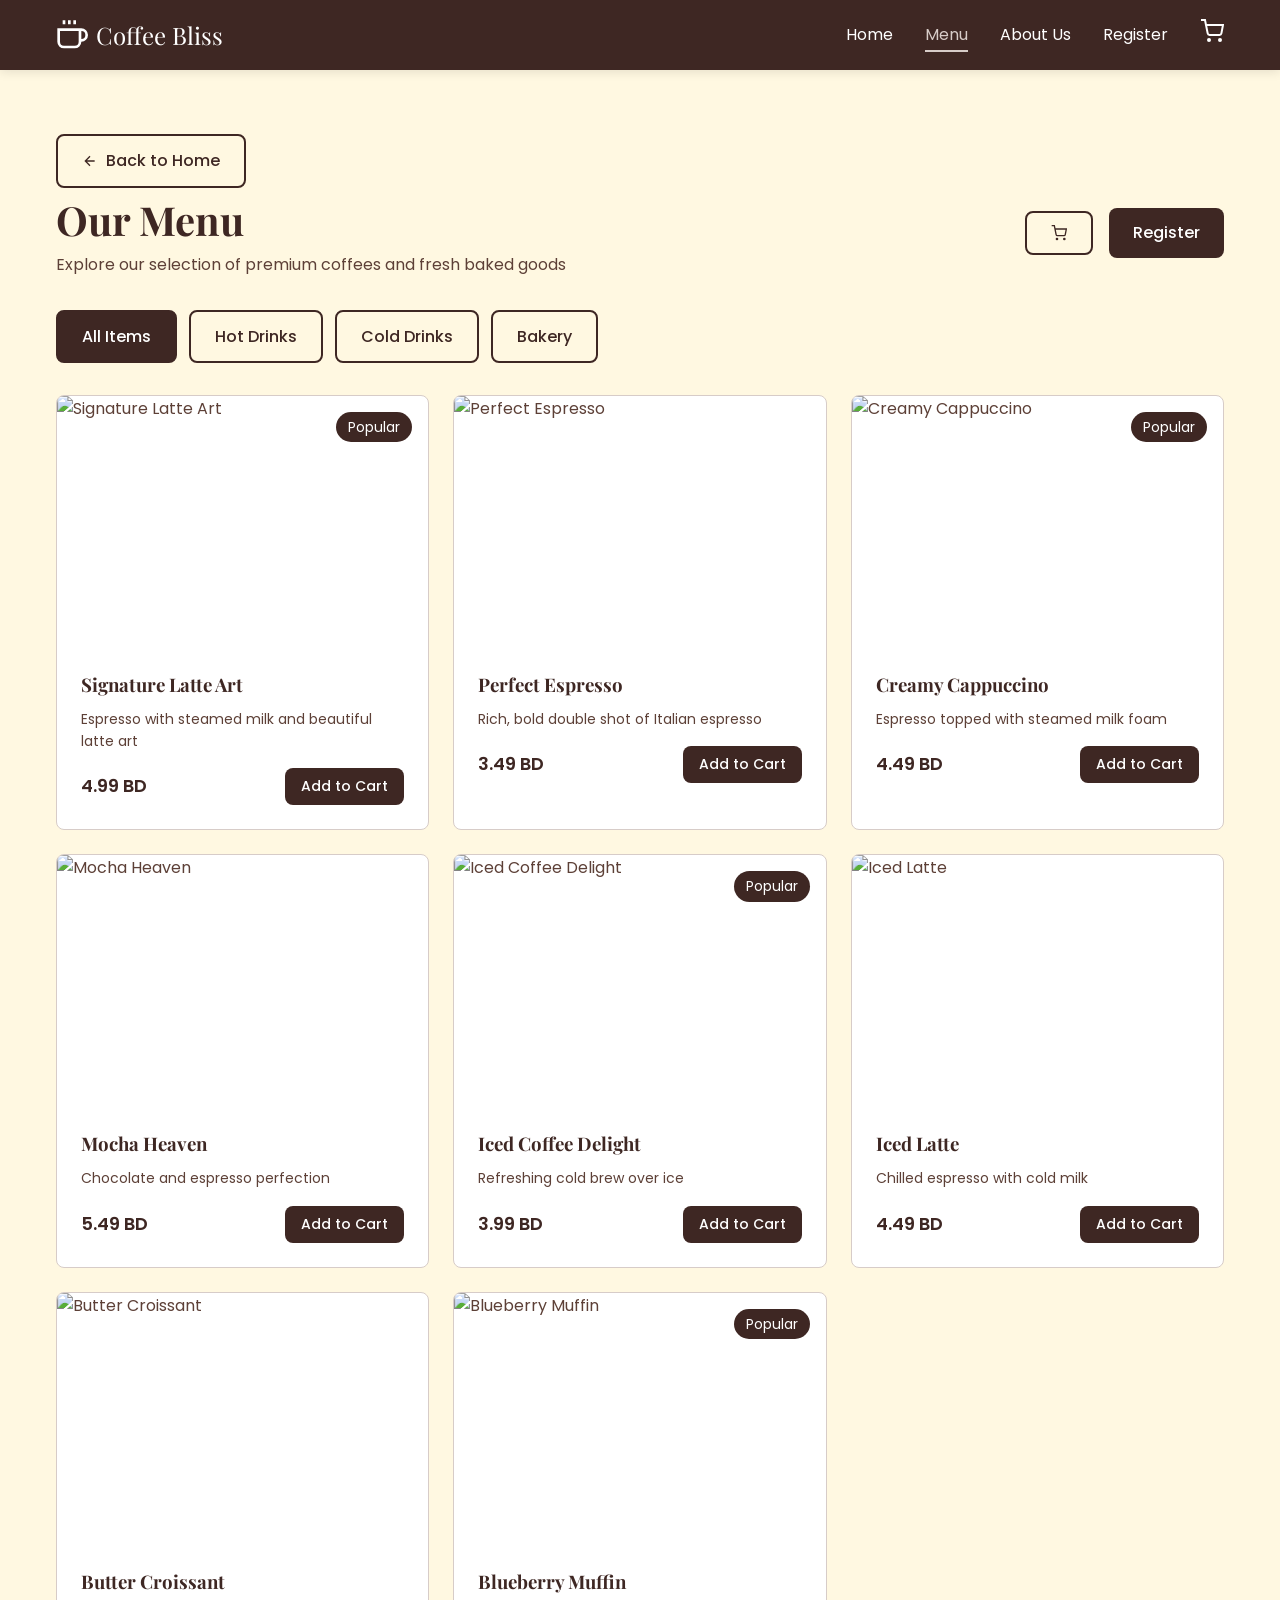
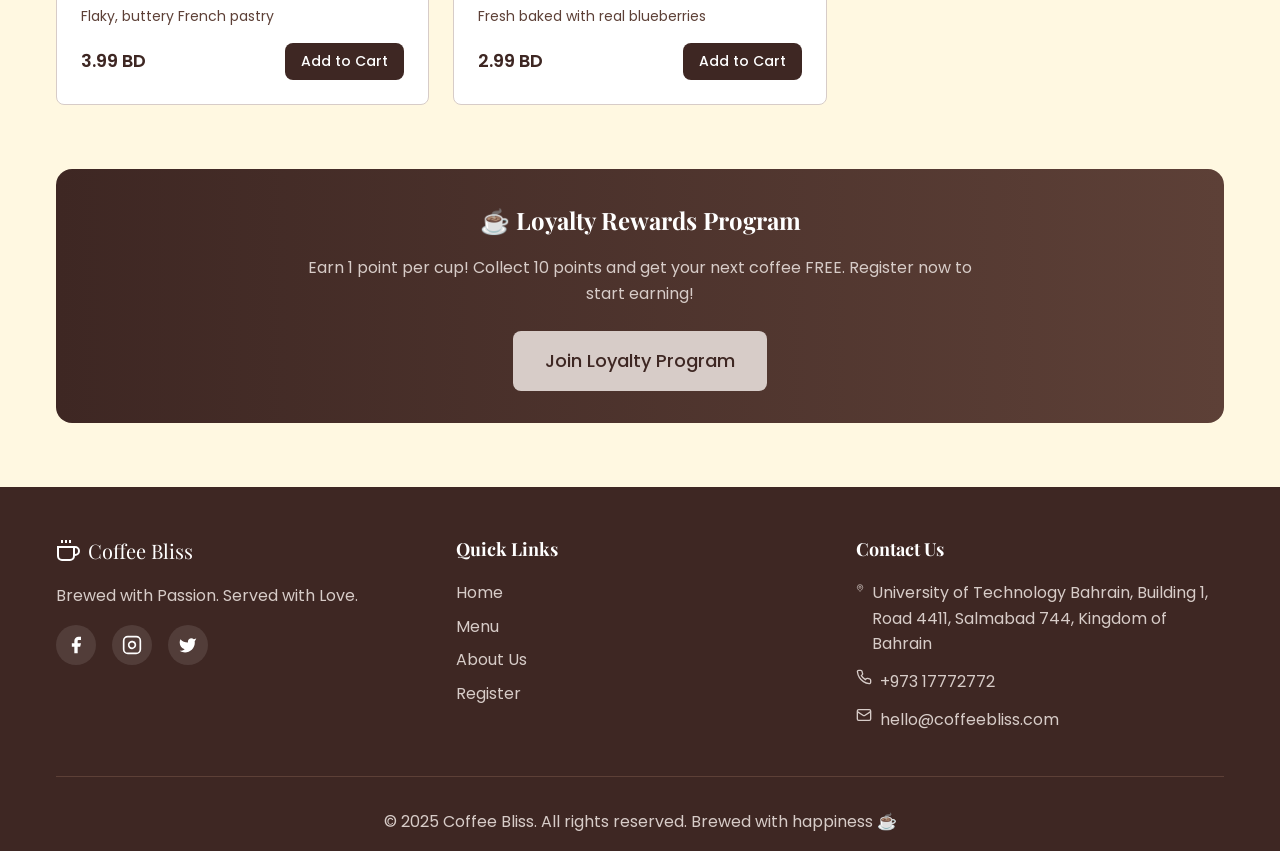
==== menu.html @ 004af174 "Proyecto inicial cafetería" ====
<!DOCTYPE html>
<html lang="en">
<head>
    <meta charset="UTF-8">
    <meta name="viewport" content="width=device-width, initial-scale=1.0">
    <title>Menu - Coffee Bliss</title>
    <link rel="stylesheet" href="styles.css">
    <link href="https://fonts.googleapis.com/css2?family=Playfair+Display:wght@400;500;600;700&family=Poppins:wght@300;400;500;600;700&display=swap" rel="stylesheet">
</head>
<body>
    <!-- Navigation -->
    <nav class="navbar">
        <div class="container">
            <a href="index.html" class="logo">
                <svg class="icon" viewBox="0 0 24 24" fill="none" stroke="currentColor" stroke-width="2">
                    <path d="M18 8h1a4 4 0 0 1 0 8h-1M2 8h16v9a4 4 0 0 1-4 4H6a4 4 0 0 1-4-4V8zm4-7v3m4-3v3m4-3v3"/>
                </svg>
                <span class="logo-text">Coffee Bliss</span>
            </a>
            
            <div class="nav-links">
                <a href="index.html" class="nav-link">Home</a>
                <a href="menu.html" class="nav-link active">Menu</a>
                <a href="about.html" class="nav-link">About Us</a>
                <a href="register.html" class="nav-link">Register</a>
                <a href="cart.html" class="cart-link">
                    <svg class="icon" viewBox="0 0 24 24" fill="none" stroke="currentColor" stroke-width="2">
                        <circle cx="9" cy="21" r="1"/><circle cx="20" cy="21" r="1"/>
                        <path d="M1 1h4l2.68 13.39a2 2 0 0 0 2 1.61h9.72a2 2 0 0 0 2-1.61L23 6H6"/>
                    </svg>
                    <span class="cart-count" id="cartCount">0</span>
                </a>
            </div>
        </div>
    </nav>

    <!-- Main Content -->
    <main class="page-content">
        <div class="container">
            <!-- Header -->
            <div class="page-header">
                <a href="index.html" class="btn btn-outline">
                    <svg class="icon-sm" viewBox="0 0 24 24" fill="none" stroke="currentColor" stroke-width="2">
                        <path d="m12 19-7-7 7-7m7 7H5"/>
                    </svg>
                    Back to Home
                </a>
                <div class="page-title-section">
                    <div>
                        <h1 class="page-title">Our Menu</h1>
                        <p class="page-subtitle">Explore our selection of premium coffees and fresh baked goods</p>
                    </div>
                    <div class="page-actions">
                        <a href="cart.html" class="btn btn-outline cart-btn-desktop">
                            <svg class="icon-sm" viewBox="0 0 24 24" fill="none" stroke="currentColor" stroke-width="2">
                                <circle cx="9" cy="21" r="1"/><circle cx="20" cy="21" r="1"/>
                                <path d="M1 1h4l2.68 13.39a2 2 0 0 0 2 1.61h9.72a2 2 0 0 0 2-1.61L23 6H6"/>
                            </svg>
                            <span class="cart-count-badge" id="cartCountBadge">0</span>
                        </a>
                        <a href="register.html" class="btn btn-dark">Register</a>
                    </div>
                </div>
            </div>

            <!-- Category Filter -->
            <div class="filter-buttons" id="filterButtons">
                <button class="btn btn-filter active" data-category="all">All Items</button>
                <button class="btn btn-filter" data-category="hot">Hot Drinks</button>
                <button class="btn btn-filter" data-category="cold">Cold Drinks</button>
                <button class="btn btn-filter" data-category="bakery">Bakery</button>
            </div>

            <!-- Menu Items Grid -->
            <div class="products-grid" id="menuProducts"></div>

            <!-- No Items Message -->
            <div id="noItems" class="no-items" style="display: none;">
                <p>No items found in this category.</p>
            </div>

            <!-- Loyalty Card Info -->
            <div class="loyalty-card">
                <h2>☕ Loyalty Rewards Program</h2>
                <p>Earn 1 point per cup! Collect 10 points and get your next coffee FREE. Register now to start earning!</p>
                <a href="register.html" class="btn btn-light btn-lg">Join Loyalty Program</a>
            </div>
        </div>
    </main>

    <!-- Footer -->
    <footer class="footer">
        <div class="container">
            <div class="footer-grid">
                <div class="footer-about">
                    <div class="footer-logo">
                        <svg class="icon" viewBox="0 0 24 24" fill="none" stroke="currentColor" stroke-width="2">
                            <path d="M18 8h1a4 4 0 0 1 0 8h-1M2 8h16v9a4 4 0 0 1-4 4H6a4 4 0 0 1-4-4V8zm4-7v3m4-3v3m4-3v3"/>
                        </svg>
                        <span>Coffee Bliss</span>
                    </div>
                    <p>Brewed with Passion. Served with Love.</p>
                    <div class="social-links">
                        <a href="#" onclick="openSocial('facebook'); return false;">
                            <svg viewBox="0 0 24 24" fill="currentColor">
                                <path d="M18 2h-3a5 5 0 0 0-5 5v3H7v4h3v8h4v-8h3l1-4h-4V7a1 1 0 0 1 1-1h3z"/>
                            </svg>
                        </a>
                        <a href="#" onclick="openSocial('instagram'); return false;">
                            <svg viewBox="0 0 24 24" fill="none" stroke="currentColor" stroke-width="2">
                                <rect width="20" height="20" x="2" y="2" rx="5" ry="5"/><path d="M16 11.37A4 4 0 1 1 12.63 8 4 4 0 0 1 16 11.37z"/><path d="M17.5 6.5h.01"/>
                            </svg>
                        </a>
                        <a href="#" onclick="openSocial('twitter'); return false;">
                            <svg viewBox="0 0 24 24" fill="currentColor">
                                <path d="M22 4s-.7 2.1-2 3.4c1.6 10-9.4 17.3-18 11.6 2.2.1 4.4-.6 6-2C3 15.5.5 9.6 3 5c2.2 2.6 5.6 4.1 9 4-.9-4.2 4-6.6 7-3.8 1.1 0 3-1.2 3-1.2z"/>
                            </svg>
                        </a>
                    </div>
                </div>

                <div class="footer-links">
                    <h3>Quick Links</h3>
                    <a href="index.html">Home</a>
                    <a href="menu.html">Menu</a>
                    <a href="about.html">About Us</a>
                    <a href="register.html">Register</a>
                </div>

                <div class="footer-contact">
                    <h3>Contact Us</h3>
                    <a href="https://www.google.com/maps/place/University+of+Technology+Bahrain/@26.2408448,50.5882459,17z" target="_blank" class="contact-item">
                        <svg class="icon-sm" viewBox="0 0 24 24" fill="none" stroke="currentColor" stroke-width="2">
                            <path d="M20 10c0 6-8 12-8 12s-8-6-8-12a8 8 0 0 1 16 0Z"/><circle cx="12" cy="10" r="3"/>
                        </svg>
                        <span>University of Technology Bahrain, Building 1, Road 4411, Salmabad 744, Kingdom of Bahrain</span>
                    </a>
                    <div class="contact-item">
                        <svg class="icon-sm" viewBox="0 0 24 24" fill="none" stroke="currentColor" stroke-width="2">
                            <path d="M22 16.92v3a2 2 0 0 1-2.18 2 19.79 19.79 0 0 1-8.63-3.07 19.5 19.5 0 0 1-6-6 19.79 19.79 0 0 1-3.07-8.67A2 2 0 0 1 4.11 2h3a2 2 0 0 1 2 1.72 12.84 12.84 0 0 0 .7 2.81 2 2 0 0 1-.45 2.11L8.09 9.91a16 16 0 0 0 6 6l1.27-1.27a2 2 0 0 1 2.11-.45 12.84 12.84 0 0 0 2.81.7A2 2 0 0 1 22 16.92z"/>
                        </svg>
                        <span>+973 17772772</span>
                    </div>
                    <a href="mailto:hello@coffeebliss.com" class="contact-item">
                        <svg class="icon-sm" viewBox="0 0 24 24" fill="none" stroke="currentColor" stroke-width="2">
                            <rect width="20" height="16" x="2" y="4" rx="2"/><path d="m22 7-8.97 5.7a1.94 1.94 0 0 1-2.06 0L2 7"/>
                        </svg>
                        <span>hello@coffeebliss.com</span>
                    </a>
                </div>
            </div>
            <div class="footer-bottom">
                <p>&copy; 2025 Coffee Bliss. All rights reserved. Brewed with happiness ☕</p>
            </div>
        </div>
    </footer>

    <!-- Toast Container -->
    <div id="toastContainer" class="toast-container"></div>

    <script src="data.js"></script>
    <script src="cart.js"></script>
    <script src="toast.js"></script>
    <script>
        let currentCategory = 'all';

        // Load and filter menu items
        function loadMenuItems(category = 'all') {
            currentCategory = category;
            const filteredItems = category === 'all' 
                ? menuItems 
                : menuItems.filter(item => item.category === category);
            
            const container = document.getElementById('menuProducts');
            const noItems = document.getElementById('noItems');
            
            if (filteredItems.length === 0) {
                container.innerHTML = '';
                noItems.style.display = 'block';
            } else {
                noItems.style.display = 'none';
                container.innerHTML = filteredItems.map(product => `
                    <div class="product-card">
                        <div class="product-image">
                            <img src="${product.image}" alt="${product.name}">
                            ${product.popular ? '<span class="badge">Popular</span>' : ''}
                            <div class="product-overlay"></div>
                        </div>
                        <div class="product-info">
                            <h3>${product.name}</h3>
                            <p>${product.description}</p>
                            <div class="product-footer">
                                <span class="product-price">${product.price}</span>
                                <button class="btn btn-sm btn-dark" onclick="addToCart(${product.id})">Add to Cart</button>
                            </div>
                        </div>
                    </div>
                `).join('');
            }
        }

        // Add to cart
        function addToCart(productId) {
            const product = menuItems.find(item => item.id === productId);
            if (product) {
                cart.addToCart(product);
                showToast('Added to cart! 🛒', 'Your item has been added successfully.');
                updateCartCount();
            }
        }

        // Category filter
        document.getElementById('filterButtons').addEventListener('click', (e) => {
            if (e.target.classList.contains('btn-filter')) {
                document.querySelectorAll('.btn-filter').forEach(btn => btn.classList.remove('active'));
                e.target.classList.add('active');
                loadMenuItems(e.target.dataset.category);
            }
        });

        // Initialize
        document.addEventListener('DOMContentLoaded', () => {
            loadMenuItems();
            updateCartCount();
            
            // Update cart badge
            const count = cart.getCartCount();
            document.getElementById('cartCountBadge').textContent = count;
            document.getElementById('cartCountBadge').style.display = count > 0 ? 'flex' : 'none';
        });

        // Social media links
        function openSocial(platform) {
            const urls = {
                facebook: { app: 'fb://profile', web: 'https://www.facebook.com' },
                instagram: { app: 'instagram://user', web: 'https://www.instagram.com' },
                twitter: { app: 'twitter://user', web: 'https://www.twitter.com' }
            };
            
            const social = urls[platform];
            window.location.href = social.app;
            setTimeout(() => {
                window.open(social.web, '_blank');
            }, 500);
        }
    </script>
</body>
</html>
---- styles.css ----
/* ========================================
   Global Styles & Reset
   ======================================== */
* {
    margin: 0;
    padding: 0;
    box-sizing: border-box;
}

:root {
    --brown: #3E2723;
    --beige: #D7CCC8;
    --cream: #FFF8E1;
    --dark-brown: #5D4037;
    --light-beige: #BCAAA4;
    
    --font-display: 'Playfair Display', serif;
    --font-body: 'Poppins', sans-serif;
}

body {
    font-family: var(--font-body);
    background-color: var(--cream);
    color: var(--dark-brown);
    line-height: 1.6;
    min-height: 100vh;
    display: flex;
    flex-direction: column;
}

h1, h2, h3 {
    font-family: var(--font-display);
}

img {
    max-width: 100%;
    display: block;
}

a {
    text-decoration: none;
    color: inherit;
}

/* ========================================
   Container & Layout
   ======================================== */
.container {
    max-width: 1200px;
    margin: 0 auto;
    padding: 0 1rem;
}

.container.narrow {
    max-width: 800px;
}

.container.wide {
    max-width: 1400px;
}

main {
    flex: 1;
}

/* ========================================
   Navigation Bar
   ======================================== */
.navbar {
    background-color: var(--brown);
    color: white;
    position: sticky;
    top: 0;
    z-index: 100;
    box-shadow: 0 2px 10px rgba(0,0,0,0.1);
}

.navbar .container {
    display: flex;
    align-items: center;
    justify-content: space-between;
    padding: 1rem;
}

.logo {
    display: flex;
    align-items: center;
    gap: 0.5rem;
    font-size: 1.5rem;
    font-family: var(--font-display);
    transition: opacity 0.3s;
}

.logo:hover {
    opacity: 0.8;
}

.logo .icon {
    width: 2rem;
    height: 2rem;
}

.nav-links {
    display: flex;
    align-items: center;
    gap: 2rem;
}

.nav-link {
    position: relative;
    transition: color 0.3s;
}

.nav-link:hover,
.nav-link.active {
    color: var(--beige);
}

.nav-link.active::after {
    content: '';
    position: absolute;
    bottom: -0.25rem;
    left: 0;
    right: 0;
    height: 2px;
    background-color: var(--beige);
}

.cart-link {
    position: relative;
    transition: color 0.3s;
}

.cart-link:hover {
    color: var(--beige);
}

.cart-link .icon {
    width: 1.5rem;
    height: 1.5rem;
}

.cart-count {
    position: absolute;
    top: -0.5rem;
    right: -0.5rem;
    background-color: var(--beige);
    color: var(--brown);
    border-radius: 50%;
    width: 1.25rem;
    height: 1.25rem;
    display: none;
    align-items: center;
    justify-content: center;
    font-size: 0.75rem;
    font-weight: 600;
}

/* ========================================
   Icons
   ======================================== */
.icon {
    width: 1.5rem;
    height: 1.5rem;
}

.icon-sm {
    width: 1rem;
    height: 1rem;
}

/* ========================================
   Buttons
   ======================================== */
.btn {
    display: inline-flex;
    align-items: center;
    justify-content: center;
    gap: 0.5rem;
    padding: 0.75rem 1.5rem;
    border: none;
    border-radius: 0.5rem;
    font-family: var(--font-body);
    font-size: 1rem;
    font-weight: 500;
    cursor: pointer;
    transition: all 0.3s;
    text-decoration: none;
}

.btn-primary {
    background-color: var(--beige);
    color: var(--brown);
}

.btn-primary:hover {
    background-color: var(--light-beige);
}

.btn-dark {
    background-color: var(--brown);
    color: white;
}

.btn-dark:hover {
    background-color: var(--dark-brown);
}

.btn-light {
    background-color: var(--beige);
    color: var(--brown);
}

.btn-light:hover {
    background-color: var(--light-beige);
}

.btn-outline {
    background-color: transparent;
    border: 2px solid var(--brown);
    color: var(--brown);
}

.btn-outline:hover {
    background-color: var(--beige);
}

.btn-outline-light {
    background-color: transparent;
    border: 2px solid white;
    color: white;
}

.btn-outline-light:hover {
    background-color: rgba(255,255,255,0.1);
}

.btn-outline-danger {
    background-color: transparent;
    border: 2px solid #dc3545;
    color: #dc3545;
}

.btn-outline-danger:hover {
    background-color: #dc3545;
    color: white;
}

.btn-sm {
    padding: 0.5rem 1rem;
    font-size: 0.875rem;
}

.btn-lg {
    padding: 1rem 2rem;
    font-size: 1.125rem;
}

.btn-block {
    width: 100%;
}

.btn-filter {
    background-color: transparent;
    border: 2px solid var(--brown);
    color: var(--brown);
}

.btn-filter.active,
.btn-filter:hover {
    background-color: var(--brown);
    color: white;
}

/* ========================================
   Hero Section
   ======================================== */
.hero {
    position: relative;
    height: 600px;
    display: flex;
    align-items: center;
    justify-content: center;
    overflow: hidden;
}

.about-hero {
    position: relative;
    height: 400px;
    display: flex;
    align-items: center;
    justify-content: center;
    overflow: hidden;
}

.hero-overlay {
    position: absolute;
    inset: 0;
    background: linear-gradient(to right, rgba(62, 39, 35, 0.9), rgba(62, 39, 35, 0.6));
    z-index: 1;
}

.hero-image {
    position: absolute;
    inset: 0;
    width: 100%;
    height: 100%;
    object-fit: cover;
}

.hero-content {
    position: relative;
    z-index: 2;
    text-align: center;
    color: white;
    padding: 0 1rem;
    max-width: 900px;
}

.hero-title {
    font-size: 3.5rem;
    margin-bottom: 1.5rem;
    line-height: 1.2;
}

.hero-subtitle {
    font-size: 1.5rem;
    color: var(--beige);
    margin-bottom: 2rem;
}

.hero-buttons {
    display: flex;
    flex-wrap: wrap;
    gap: 1rem;
    justify-content: center;
}

/* ========================================
   Features Section
   ======================================== */
.features-section {
    padding: 4rem 0;
    background-color: white;
}

.section-title {
    text-align: center;
    color: var(--brown);
    font-size: 2.5rem;
    margin-bottom: 3rem;
}

.section-subtitle {
    text-align: center;
    color: var(--dark-brown);
    max-width: 700px;
    margin: 0 auto;
}

.section-header {
    text-align: center;
    margin-bottom: 3rem;
}

.section-footer {
    text-align: center;
    margin-top: 3rem;
}

.features-grid {
    display: grid;
    grid-template-columns: repeat(auto-fit, minmax(250px, 1fr));
    gap: 2rem;
}

.feature-card {
    text-align: center;
}

.feature-icon {
    display: inline-flex;
    align-items: center;
    justify-content: center;
    width: 4rem;
    height: 4rem;
    background-color: var(--beige);
    border-radius: 50%;
    margin-bottom: 1rem;
    transition: all 0.3s;
}

.feature-card:hover .feature-icon {
    background-color: var(--brown);
}

.feature-icon svg {
    width: 2rem;
    height: 2rem;
    stroke: var(--brown);
    transition: stroke 0.3s;
}

.feature-card:hover .feature-icon svg {
    stroke: white;
}

.feature-card h3 {
    color: var(--brown);
    margin-bottom: 0.5rem;
}

/* ========================================
   Products Grid
   ======================================== */
.featured-section,
.page-content {
    padding: 4rem 0;
}

.products-grid {
    display: grid;
    grid-template-columns: repeat(auto-fill, minmax(280px, 1fr));
    gap: 1.5rem;
}

.product-card {
    background-color: white;
    border: 1px solid var(--beige);
    border-radius: 0.5rem;
    overflow: hidden;
    transition: all 0.3s;
    cursor: pointer;
}

.product-card:hover {
    transform: translateY(-0.5rem);
    box-shadow: 0 10px 30px rgba(0,0,0,0.15);
}

.product-image {
    position: relative;
    height: 250px;
    overflow: hidden;
}

.product-image img {
    width: 100%;
    height: 100%;
    object-fit: cover;
    transition: transform 0.3s;
}

.product-card:hover .product-image img {
    transform: scale(1.1);
}

.product-overlay {
    position: absolute;
    inset: 0;
    background: linear-gradient(to top, rgba(0,0,0,0.6), transparent);
    opacity: 0;
    transition: opacity 0.3s;
}

.product-card:hover .product-overlay {
    opacity: 1;
}

.badge {
    position: absolute;
    top: 1rem;
    right: 1rem;
    background-color: var(--brown);
    color: white;
    padding: 0.25rem 0.75rem;
    border-radius: 1rem;
    font-size: 0.875rem;
}

.product-info {
    padding: 1.5rem;
}

.product-info h3 {
    color: var(--brown);
    margin-bottom: 0.5rem;
}

.product-info p {
    color: var(--dark-brown);
    margin-bottom: 1rem;
    font-size: 0.875rem;
}

.product-footer {
    display: flex;
    align-items: center;
    justify-content: space-between;
}

.product-price {
    font-weight: 600;
    color: var(--brown);
    font-size: 1.125rem;
}

/* ========================================
   CTA Section
   ======================================== */
.cta-section {
    padding: 4rem 0;
    background-color: var(--brown);
    color: white;
    text-align: center;
}

.cta-title {
    font-size: 2.5rem;
    margin-bottom: 1rem;
}

.cta-subtitle {
    color: var(--beige);
    margin-bottom: 2rem;
    max-width: 700px;
    margin-left: auto;
    margin-right: auto;
}

.cta-buttons {
    display: flex;
    flex-wrap: wrap;
    gap: 1rem;
    justify-content: center;
}

/* ========================================
   Footer
   ======================================== */
.footer {
    background-color: var(--brown);
    color: white;
    padding: 3rem 0 1rem;
    margin-top: auto;
}

.footer-grid {
    display: grid;
    grid-template-columns: repeat(auto-fit, minmax(250px, 1fr));
    gap: 2rem;
    margin-bottom: 2rem;
}

.footer-logo {
    display: flex;
    align-items: center;
    gap: 0.5rem;
    font-size: 1.25rem;
    font-family: var(--font-display);
    margin-bottom: 1rem;
}

.footer-about p {
    color: var(--beige);
    margin-bottom: 1rem;
}

.social-links {
    display: flex;
    gap: 1rem;
}

.social-links a {
    width: 2.5rem;
    height: 2.5rem;
    display: flex;
    align-items: center;
    justify-content: center;
    border-radius: 50%;
    background-color: rgba(255,255,255,0.1);
    transition: all 0.3s;
}

.social-links a:hover {
    background-color: var(--beige);
    color: var(--brown);
}

.social-links svg {
    width: 1.25rem;
    height: 1.25rem;
}

.footer-links h3,
.footer-contact h3 {
    margin-bottom: 1rem;
    font-size: 1.125rem;
}

.footer-links a {
    display: block;
    color: var(--beige);
    margin-bottom: 0.5rem;
    transition: color 0.3s;
}

.footer-links a:hover {
    color: white;
}

.contact-item {
    display: flex;
    align-items: flex-start;
    gap: 0.5rem;
    color: var(--beige);
    margin-bottom: 0.75rem;
    transition: color 0.3s;
}

.contact-item:hover {
    color: white;
}

.contact-link {
    text-decoration: underline;
}

.footer-bottom {
    text-align: center;
    padding-top: 2rem;
    border-top: 1px solid var(--dark-brown);
    color: var(--beige);
}

/* ========================================
   Modal
   ======================================== */
.modal {
    display: none;
    position: fixed;
    inset: 0;
    background-color: rgba(0,0,0,0.7);
    z-index: 1000;
    align-items: center;
    justify-content: center;
    padding: 1rem;
}

.modal.show {
    display: flex;
}

.modal-content {
    background-color: white;
    padding: 2rem;
    border-radius: 0.5rem;
    max-width: 500px;
    width: 100%;
    text-align: center;
}

.modal-title {
    color: var(--brown);
    margin-bottom: 1rem;
}

.modal-text {
    color: var(--dark-brown);
    margin-bottom: 1.5rem;
}

.modal-buttons {
    display: flex;
    gap: 1rem;
    justify-content: center;
}

.success-modal .success-icon {
    width: 5rem;
    height: 5rem;
    margin: 0 auto 1rem;
    background-color: #d4edda;
    border-radius: 50%;
    display: flex;
    align-items: center;
    justify-content: center;
}

.success-modal .success-icon svg {
    width: 3rem;
    height: 3rem;
    stroke: #28a745;
}

.success-modal h2 {
    color: var(--brown);
    margin-bottom: 1rem;
}

.success-modal p {
    color: var(--dark-brown);
    margin-bottom: 0.5rem;
}

.success-modal .highlight {
    color: var(--brown);
    font-weight: 600;
}

/* ========================================
   Toast Notifications
   ======================================== */
.toast-container {
    position: fixed;
    bottom: 2rem;
    right: 2rem;
    z-index: 1001;
    display: flex;
    flex-direction: column;
    gap: 1rem;
}

.toast {
    background-color: white;
    padding: 1rem;
    border-radius: 0.5rem;
    box-shadow: 0 4px 12px rgba(0,0,0,0.15);
    display: flex;
    align-items: flex-start;
    gap: 1rem;
    min-width: 300px;
    max-width: 400px;
    opacity: 0;
    transform: translateX(100%);
    transition: all 0.3s;
}

.toast.show {
    opacity: 1;
    transform: translateX(0);
}

.toast-content {
    flex: 1;
}

.toast-content strong {
    color: var(--brown);
    display: block;
    margin-bottom: 0.25rem;
}

.toast-content p {
    color: var(--dark-brown);
    font-size: 0.875rem;
}

.toast-close {
    background: none;
    border: none;
    cursor: pointer;
    padding: 0;
    color: var(--dark-brown);
}

.toast-close svg {
    width: 1rem;
    height: 1rem;
}

/* ========================================
   Page Layouts
   ======================================== */
.page-header {
    margin-bottom: 2rem;
}

.page-title-section {
    display: flex;
    align-items: center;
    justify-content: space-between;
    flex-wrap: wrap;
    gap: 1rem;
    margin-bottom: 2rem;
}

.page-title {
    color: var(--brown);
    font-size: 2.5rem;
}

.page-subtitle {
    color: var(--dark-brown);
}

.page-actions {
    display: flex;
    align-items: center;
    gap: 1rem;
}

.cart-btn-desktop {
    position: relative;
}

.cart-count-badge {
    position: absolute;
    top: -0.5rem;
    right: -0.5rem;
    background-color: var(--brown);
    color: white;
    border-radius: 50%;
    width: 1.5rem;
    height: 1.5rem;
    display: none;
    align-items: center;
    justify-content: center;
    font-size: 0.75rem;
}

.filter-buttons {
    display: flex;
    flex-wrap: wrap;
    gap: 0.75rem;
    margin-bottom: 2rem;
}

.no-items {
    text-align: center;
    padding: 3rem 0;
    color: var(--dark-brown);
}

.loyalty-card {
    background: linear-gradient(to right, var(--brown), var(--dark-brown));
    color: white;
    padding: 2rem;
    border-radius: 1rem;
    text-align: center;
    margin-top: 4rem;
}

.loyalty-card h2 {
    margin-bottom: 1rem;
}

.loyalty-card p {
    color: var(--beige);
    margin-bottom: 1.5rem;
    max-width: 700px;
    margin-left: auto;
    margin-right: auto;
}

/* ========================================
   About Page Sections
   ======================================== */
.story-section {
    padding: 4rem 0;
    background-color: white;
}

.two-column-grid {
    display: grid;
    grid-template-columns: repeat(auto-fit, minmax(400px, 1fr));
    gap: 3rem;
    align-items: center;
}

.story-text p {
    margin-bottom: 1rem;
    color: var(--dark-brown);
}

.story-image {
    height: 500px;
    border-radius: 1rem;
    overflow: hidden;
    box-shadow: 0 10px 30px rgba(0,0,0,0.15);
}

.story-image img {
    width: 100%;
    height: 100%;
    object-fit: cover;
}

.values-section {
    padding: 4rem 0;
}

.values-grid {
    display: grid;
    grid-template-columns: repeat(auto-fit, minmax(280px, 1fr));
    gap: 2rem;
}

.value-card {
    background-color: white;
    border: 1px solid var(--beige);
    padding: 2rem;
    border-radius: 0.5rem;
    text-align: center;
    transition: box-shadow 0.3s;
}

.value-card:hover {
    box-shadow: 0 10px 30px rgba(0,0,0,0.1);
}

.value-icon {
    display: inline-flex;
    align-items: center;
    justify-content: center;
    width: 4rem;
    height: 4rem;
    background-color: var(--beige);
    border-radius: 50%;
    margin-bottom: 1rem;
}

.value-icon svg {
    width: 2rem;
    height: 2rem;
    stroke: var(--brown);
}

.value-card h3 {
    color: var(--brown);
    margin-bottom: 0.75rem;
}

.team-section {
    padding: 4rem 0;
    background-color: white;
}

.team-grid {
    display: grid;
    grid-template-columns: repeat(auto-fit, minmax(300px, 1fr));
    gap: 2rem;
}

.team-card {
    background-color: white;
    border: 1px solid var(--beige);
    border-radius: 0.5rem;
    overflow: hidden;
    transition: all 0.3s;
}

.team-card:hover {
    transform: translateY(-0.5rem);
    box-shadow: 0 10px 30px rgba(0,0,0,0.15);
}

.team-image {
    position: relative;
    height: 400px;
    overflow: hidden;
}

.team-image img {
    width: 100%;
    height: 100%;
    object-fit: cover;
    transition: transform 0.3s;
}

.team-card:hover .team-image img {
    transform: scale(1.1);
}

.team-overlay {
    position: absolute;
    inset: 0;
    background: linear-gradient(to top, rgba(62, 39, 35, 0.9), transparent);
}

.team-info {
    position: absolute;
    bottom: 0;
    left: 0;
    right: 0;
    padding: 1.5rem;
    color: white;
}

.team-info h3 {
    margin-bottom: 0.25rem;
}

.team-info p {
    color: var(--beige);
}

.location-section {
    padding: 4rem 0;
}

.location-grid {
    display: grid;
    grid-template-columns: repeat(auto-fit, minmax(400px, 1fr));
    gap: 3rem;
}

.contact-details h2 {
    color: var(--brown);
    margin-bottom: 1.5rem;
}

.contact-list {
    display: flex;
    flex-direction: column;
    gap: 1.5rem;
}

.contact-block {
    display: flex;
    gap: 1rem;
}

.contact-icon {
    width: 3rem;
    height: 3rem;
    background-color: var(--beige);
    border-radius: 50%;
    display: flex;
    align-items: center;
    justify-content: center;
    flex-shrink: 0;
}

.contact-icon svg {
    width: 1.5rem;
    height: 1.5rem;
    stroke: var(--brown);
}

.contact-block h3 {
    color: var(--brown);
    margin-bottom: 0.25rem;
}

.contact-block p,
.contact-block a {
    color: var(--dark-brown);
}

.contact-block a:hover {
    color: var(--brown);
}

.map-container {
    border-radius: 1rem;
    overflow: hidden;
    height: 400px;
    box-shadow: 0 4px 12px rgba(0,0,0,0.1);
}

.map-container iframe {
    width: 100%;
    height: 100%;
    border: 0;
}

/* ========================================
   Registration Page
   ======================================== */
.register-card {
    background-color: white;
    border: 1px solid var(--beige);
    border-radius: 0.5rem;
    padding: 3rem;
    box-shadow: 0 10px 30px rgba(0,0,0,0.1);
}

.register-header {
    text-align: center;
    margin-bottom: 2rem;
}

.register-icon {
    width: 4rem;
    height: 4rem;
    margin: 0 auto 1rem;
    background-color: var(--beige);
    border-radius: 50%;
    display: flex;
    align-items: center;
    justify-content: center;
}

.register-icon svg {
    width: 2rem;
    height: 2rem;
    stroke: var(--brown);
}

.register-header h1 {
    color: var(--brown);
    margin-bottom: 0.5rem;
}

.register-header p {
    color: var(--dark-brown);
}

.register-form {
    display: flex;
    flex-direction: column;
    gap: 1.5rem;
}

.form-group {
    display: flex;
    flex-direction: column;
    gap: 0.5rem;
}

.form-group label {
    color: var(--brown);
    font-weight: 500;
}

.form-group input,
.form-group select {
    padding: 0.75rem;
    border: 2px solid var(--beige);
    border-radius: 0.5rem;
    font-family: var(--font-body);
    font-size: 1rem;
    transition: border-color 0.3s;
}

.form-group input:focus,
.form-group select:focus {
    outline: none;
    border-color: var(--brown);
}

.form-group input.error,
.form-group select.error {
    border-color: #dc3545;
}

.error-message {
    color: #dc3545;
    font-size: 0.875rem;
}

.checkbox-group {
    flex-direction: row;
    align-items: center;
    gap: 0.5rem;
}

.checkbox-group input[type="checkbox"] {
    width: auto;
}

.checkbox-group label {
    color: var(--dark-brown);
    cursor: pointer;
}

.benefits-card {
    background-color: var(--cream);
    border: 1px solid var(--beige);
    padding: 1rem;
    border-radius: 0.5rem;
}

.benefits-card h3 {
    color: var(--brown);
    margin-bottom: 0.5rem;
}

.benefits-card ul {
    list-style: none;
    display: flex;
    flex-direction: column;
    gap: 0.25rem;
}

.benefits-card li {
    color: var(--dark-brown);
}

.form-footer {
    text-align: center;
    color: var(--dark-brown);
}

.link {
    color: var(--brown);
    text-decoration: underline;
}

.link:hover {
    color: var(--dark-brown);
}

.mb-4 {
    margin-bottom: 1rem;
}

.mt-4 {
    margin-top: 1rem;
}

.mb-3 {
    margin-bottom: 0.75rem;
}

/* ========================================
   Cart Page
   ======================================== */
.cart-layout {
    display: grid;
    grid-template-columns: 1fr 400px;
    gap: 2rem;
}

.cart-header {
    display: flex;
    align-items: center;
    justify-content: space-between;
    margin-bottom: 1.5rem;
}

.cart-header h1 {
    color: var(--brown);
}

.cart-items-section {
    display: flex;
    flex-direction: column;
}

.cart-items {
    display: flex;
    flex-direction: column;
    gap: 1rem;
}

.cart-item {
    background-color: white;
    border: 1px solid var(--beige);
    border-radius: 0.5rem;
    padding: 1rem;
    display: grid;
    grid-template-columns: 100px 1fr;
    gap: 1rem;
}

.cart-item img {
    width: 100px;
    height: 100px;
    border-radius: 0.5rem;
    object-fit: cover;
}

.cart-item-details {
    display: flex;
    flex-direction: column;
    justify-content: space-between;
}

.cart-item-details h3 {
    color: var(--brown);
    margin-bottom: 0.25rem;
}

.cart-item-details p {
    color: var(--dark-brown);
    font-size: 0.875rem;
}

.cart-item-actions {
    display: flex;
    align-items: center;
    justify-content: space-between;
}

.quantity-controls {
    display: flex;
    align-items: center;
    gap: 0.5rem;
}

.quantity-btn {
    width: 2rem;
    height: 2rem;
    border: 2px solid var(--brown);
    background-color: transparent;
    border-radius: 0.25rem;
    display: flex;
    align-items: center;
    justify-content: center;
    cursor: pointer;
    transition: all 0.3s;
}

.quantity-btn:hover {
    background-color: var(--brown);
}

.quantity-btn svg {
    width: 1rem;
    height: 1rem;
    stroke: var(--brown);
}

.quantity-btn:hover svg {
    stroke: white;
}

.cart-item-price {
    display: flex;
    align-items: center;
    gap: 1rem;
}

.price {
    font-weight: 600;
    color: var(--brown);
    font-size: 1.125rem;
}

.remove-btn {
    background: none;
    border: none;
    cursor: pointer;
    color: #dc3545;
    padding: 0.5rem;
    transition: opacity 0.3s;
}

.remove-btn:hover {
    opacity: 0.7;
}

.remove-btn svg {
    width: 1.25rem;
    height: 1.25rem;
}

.order-summary {
    position: sticky;
    top: 5rem;
}

.order-summary,
.checkout-card {
    background-color: white;
    border: 1px solid var(--beige);
    border-radius: 0.5rem;
    padding: 1.5rem;
}

.order-summary h2,
.checkout-card h2 {
    color: var(--brown);
    margin-bottom: 1.5rem;
}

.summary-details {
    display: flex;
    flex-direction: column;
    gap: 1rem;
    margin-bottom: 1.5rem;
}

.summary-row {
    display: flex;
    justify-content: space-between;
    color: var(--dark-brown);
}

.summary-row.total {
    padding-top: 1rem;
    border-top: 1px solid var(--beige);
    font-weight: 600;
    color: var(--brown);
    font-size: 1.125rem;
}

.loyalty-info {
    background-color: var(--cream);
    border: 1px solid var(--beige);
    padding: 1rem;
    border-radius: 0.5rem;
}

.loyalty-info p {
    color: var(--dark-brown);
    font-size: 0.875rem;
}

.empty-cart {
    display: flex;
    flex-direction: column;
    align-items: center;
    justify-content: center;
    padding: 5rem 1rem;
    text-align: center;
}

.empty-icon {
    width: 6rem;
    height: 6rem;
    background-color: var(--beige);
    border-radius: 50%;
    display: flex;
    align-items: center;
    justify-content: center;
    margin-bottom: 1.5rem;
}

.empty-icon svg {
    width: 3rem;
    height: 3rem;
    stroke: var(--brown);
}

.empty-cart h1 {
    color: var(--brown);
    margin-bottom: 0.5rem;
}

.empty-cart p {
    color: var(--dark-brown);
    margin-bottom: 2rem;
}

/* ========================================
   Checkout Page
   ======================================== */
.checkout-layout {
    display: grid;
    grid-template-columns: 1fr 400px;
    gap: 2rem;
}

.checkout-form-section {
    display: flex;
    flex-direction: column;
    gap: 1.5rem;
}

.checkout-summary .checkout-card.sticky {
    position: sticky;
    top: 5rem;
}

.payment-methods {
    display: flex;
    flex-direction: column;
    gap: 1rem;
}

.payment-option {
    display: block;
    padding: 1rem;
    border: 2px solid var(--beige);
    border-radius: 0.5rem;
    cursor: pointer;
    transition: all 0.3s;
}

.payment-option:hover,
.payment-option.active {
    border-color: var(--brown);
    background-color: var(--cream);
}

.payment-option input[type="radio"] {
    display: none;
}

.payment-option-content {
    display: flex;
    align-items: center;
    gap: 1rem;
}

.payment-option-content svg {
    width: 1.5rem;
    height: 1.5rem;
    stroke: var(--brown);
}

.payment-option-content strong {
    color: var(--brown);
    display: block;
    margin-bottom: 0.25rem;
}

.payment-option-content p {
    color: var(--dark-brown);
    font-size: 0.875rem;
}

.card-details {
    margin-top: 1.5rem;
    padding-top: 1.5rem;
    border-top: 1px solid var(--beige);
}

.form-row {
    display: grid;
    grid-template-columns: 1fr 1fr;
    gap: 1rem;
}

.payment-info {
    margin-top: 1.5rem;
    padding: 1rem;
    background-color: var(--cream);
    border: 1px solid var(--beige);
    border-radius: 0.5rem;
    color: var(--dark-brown);
    font-size: 0.875rem;
}

.order-items {
    display: flex;
    flex-direction: column;
    gap: 0.75rem;
    margin-bottom: 1.5rem;
    padding-bottom: 1.5rem;
    border-bottom: 1px solid var(--beige);
}

.order-item {
    display: flex;
    justify-content: space-between;
    font-size: 0.875rem;
}

.order-item span:first-child {
    color: var(--dark-brown);
}

.order-item span:last-child {
    color: var(--brown);
    font-weight: 600;
}

/* ========================================
   Responsive Design
   ======================================== */
@media (max-width: 768px) {
    .nav-links {
        gap: 1rem;
        font-size: 0.875rem;
    }
    
    .hero-title {
        font-size: 2rem;
    }
    
    .hero-subtitle {
        font-size: 1.125rem;
    }
    
    .section-title {
        font-size: 2rem;
    }
    
    .two-column-grid,
    .cart-layout,
    .checkout-layout {
        grid-template-columns: 1fr;
    }
    
    .location-grid {
        grid-template-columns: 1fr;
    }
    
    .products-grid {
        grid-template-columns: repeat(auto-fill, minmax(250px, 1fr));
    }
    
    .toast-container {
        left: 1rem;
        right: 1rem;
    }
    
    .toast {
        min-width: auto;
    }
    
    .order-summary,
    .checkout-summary .checkout-card.sticky {
        position: static;
    }
}

@media (max-width: 480px) {
    .hero-title {
        font-size: 1.75rem;
    }
    
    .nav-links {
        gap: 0.5rem;
    }
    
    .btn {
        font-size: 0.875rem;
        padding: 0.625rem 1.25rem;
    }
}
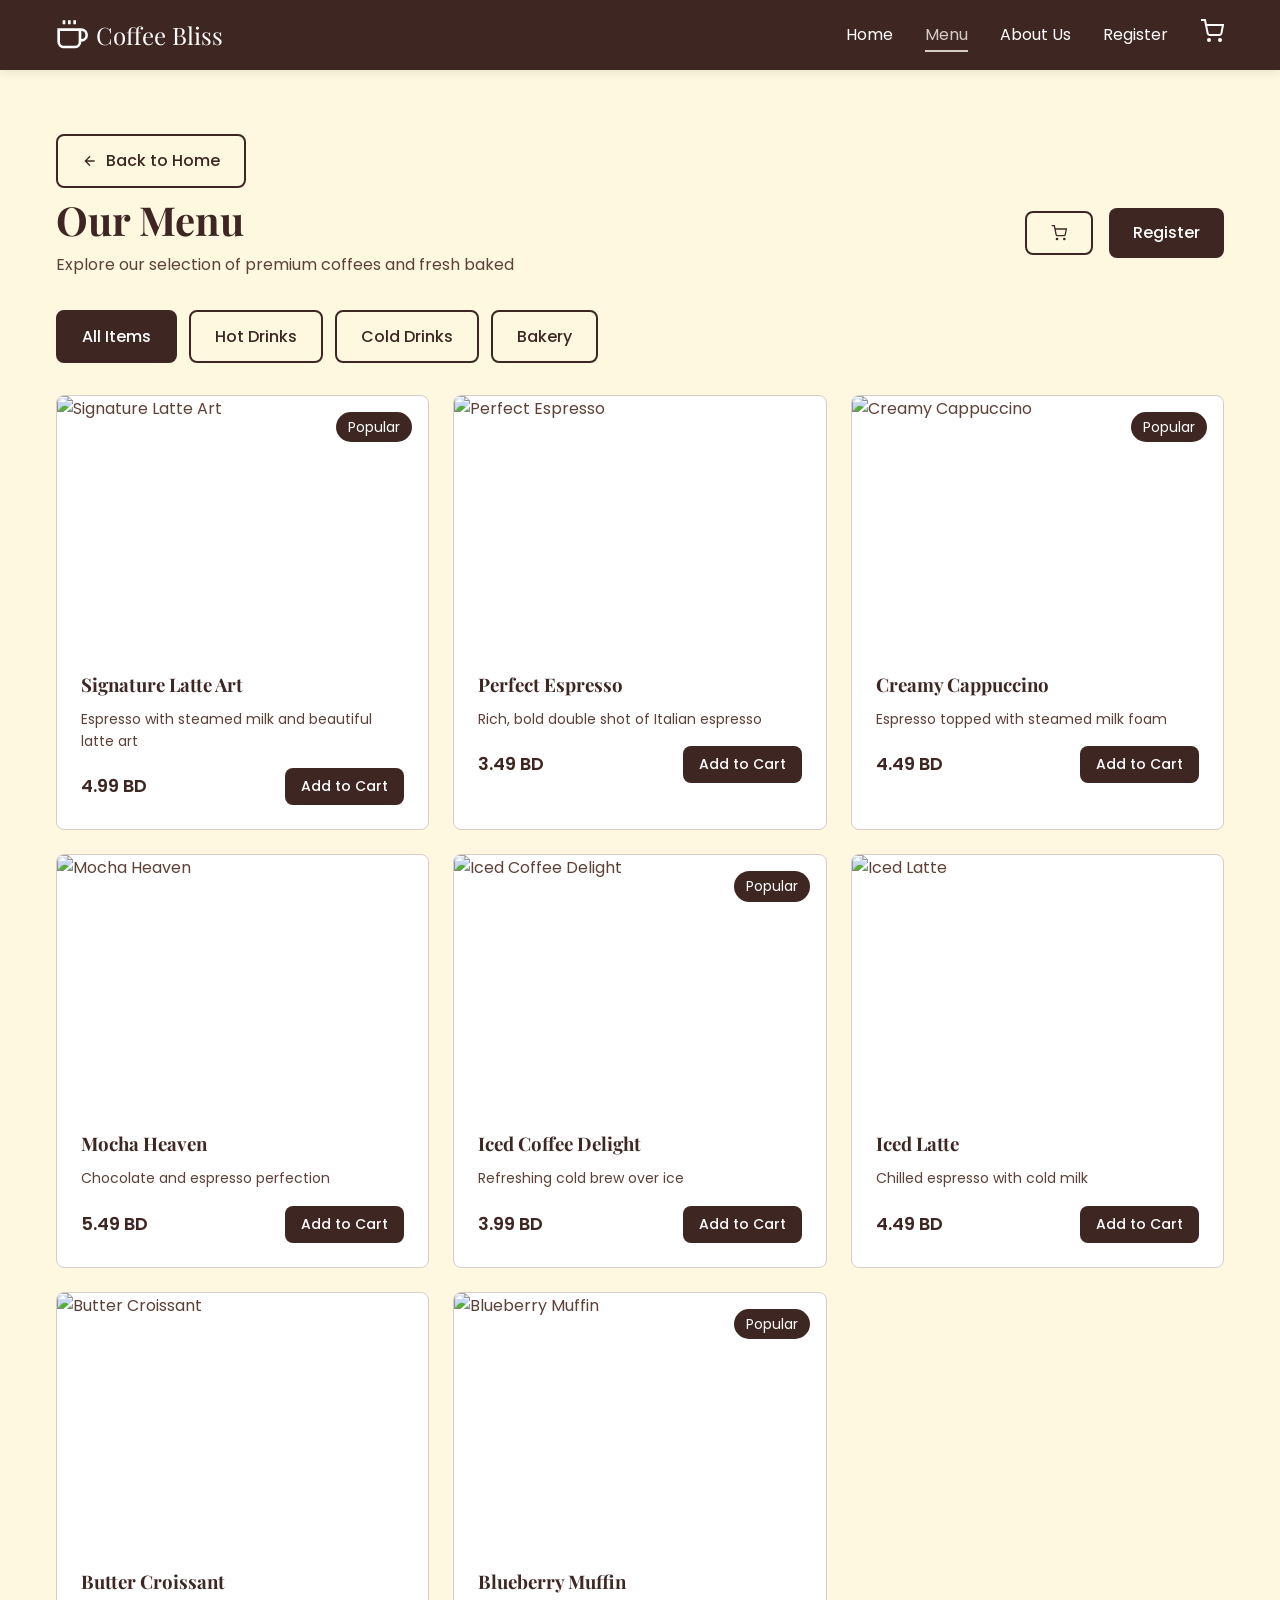
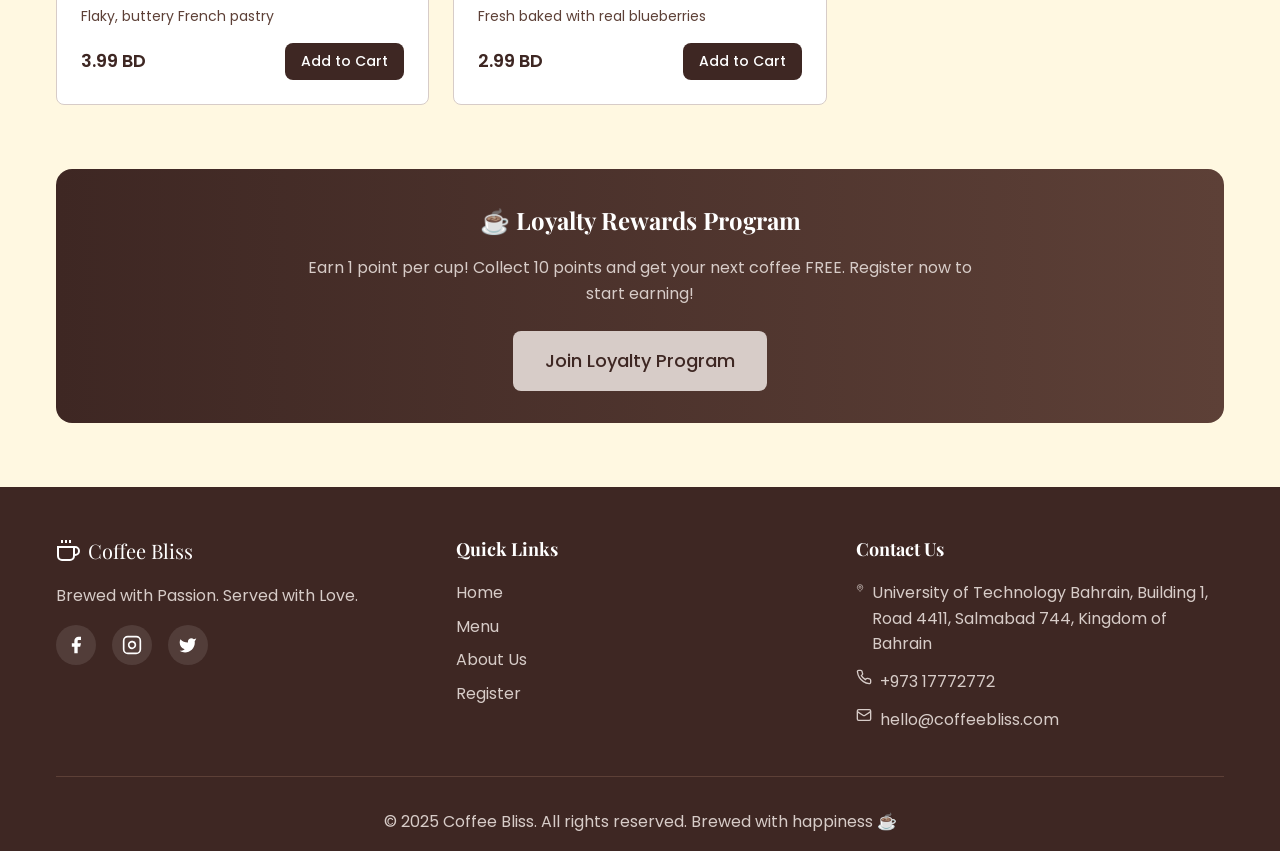
==== commit 9efd96b4: "Agrega mi parte" ====
--- a/menu.html
+++ b/menu.html
@@ -48,7 +48,7 @@
                 <div class="page-title-section">
                     <div>
                         <h1 class="page-title">Our Menu</h1>
-                        <p class="page-subtitle">Explore our selection of premium coffees and fresh baked goods</p>
+                        <p class="page-subtitle">Explore our selection of premium coffees and fresh baked</p>
                     </div>
                     <div class="page-actions">
                         <a href="cart.html" class="btn btn-outline cart-btn-desktop">
